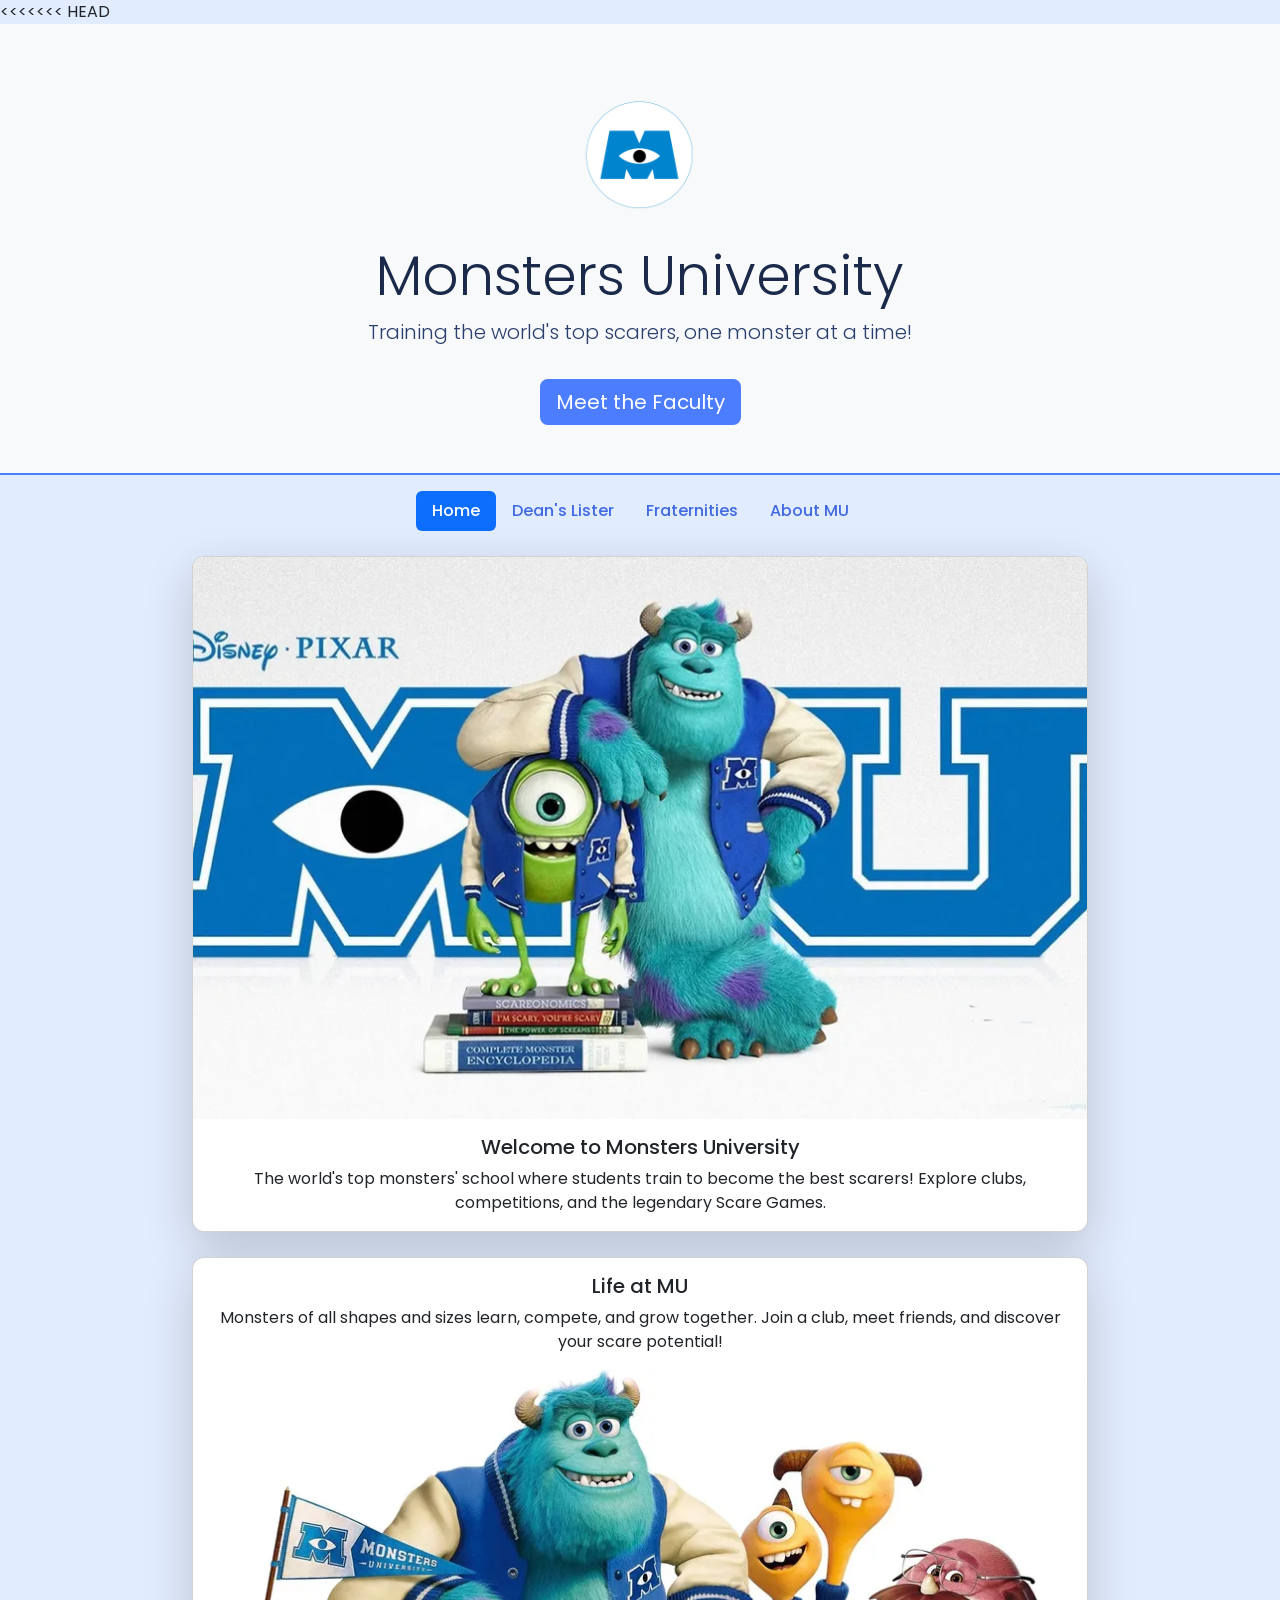
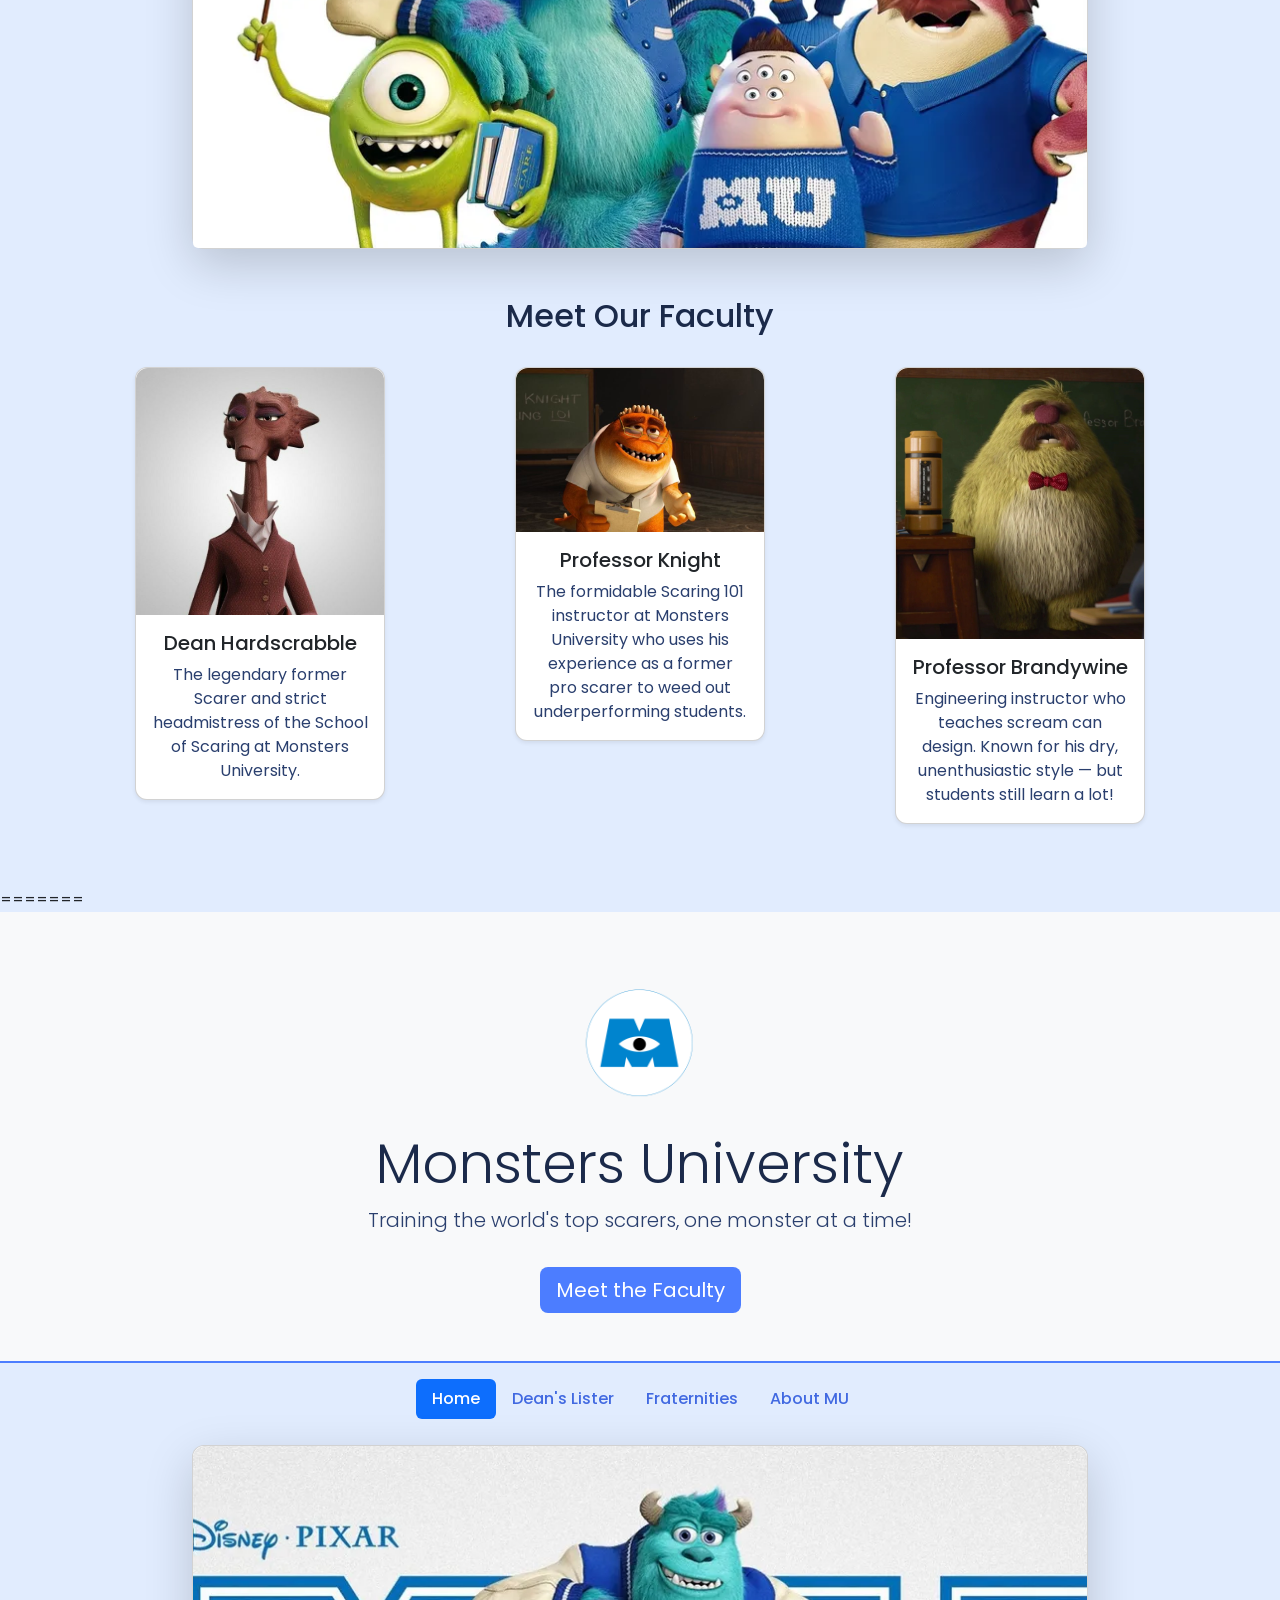
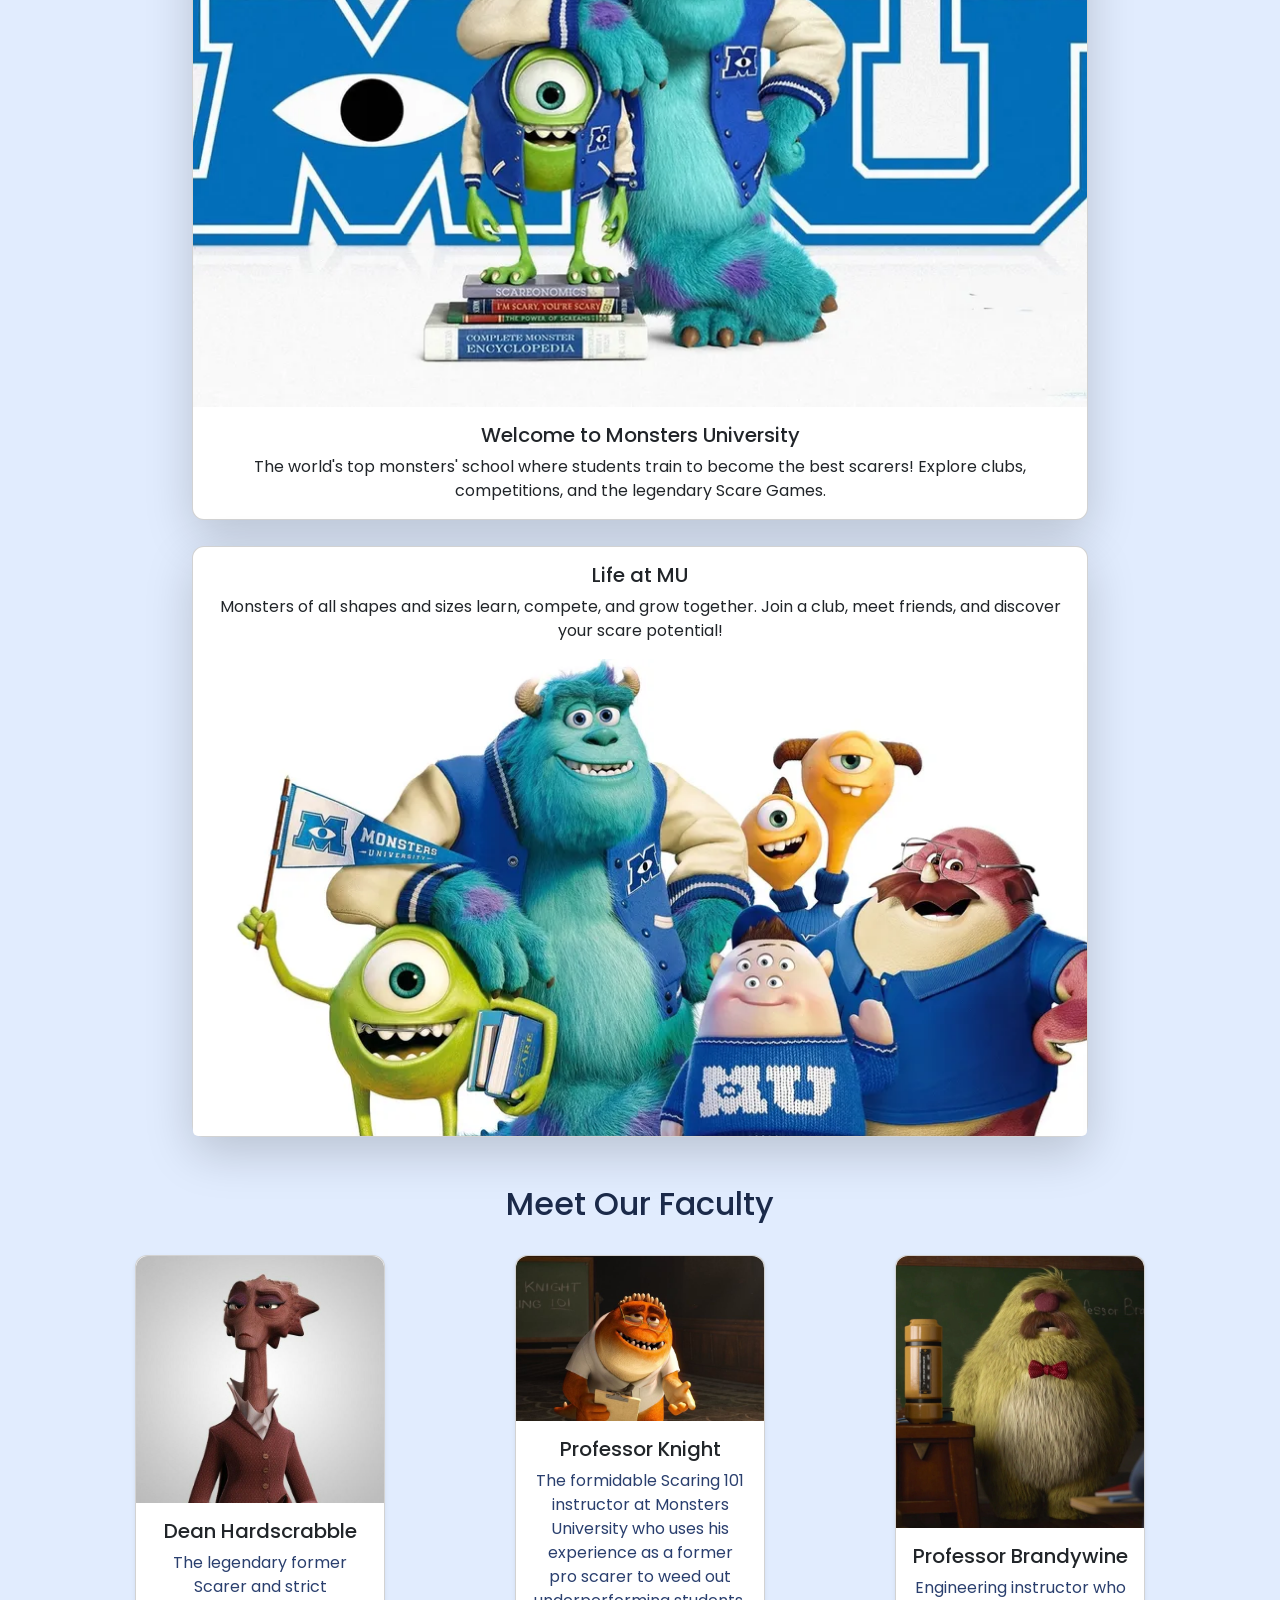
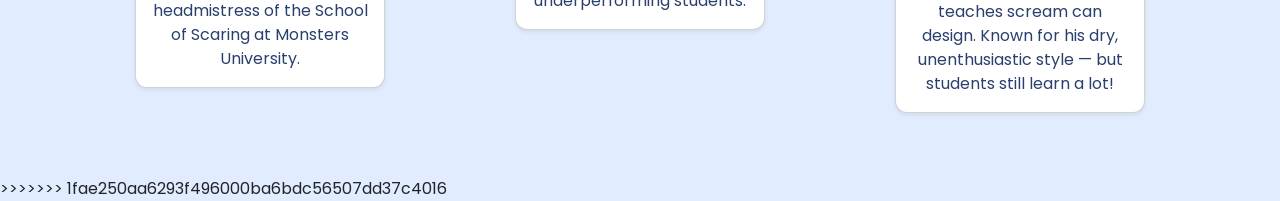
==== index.html @ 1324acb5 "changed mainpage name to index and on all navbar link" ====
<<<<<<< HEAD
<!doctype html>
<html lang="en">
  <head>
    <meta charset="UTF-8" />
    <meta name="viewport" content="width=device-width, initial-scale=1.0" />
    <title>Monster University Website</title>
    <link
      href="https://fonts.googleapis.com/css2?family=Poppins:wght@400;600&display=swap"
      rel="stylesheet"
    />
    <link
      href="https://cdn.jsdelivr.net/npm/bootstrap@5.3.8/dist/css/bootstrap.min.css"
      rel="stylesheet"
      integrity="sha384-sRIl4kxILFvY47J16cr9ZwB07vP4J8+LH7qKQnuqkuIAvNWLzeN8tE5YBujZqJLB"
      crossorigin="anonymous"
    />
    <link rel="stylesheet" href="index.html" />
  </head>
  <body>
    <header class="position-relative text-center py-5 bg-light">
      <div class="container">
        <img
          src="UnivLogo.png"
          alt="Monsters University Logo"
          class="header-logo"
        />

        <h1 class="display-4">Monsters University</h1>
        <p class="lead">
          Training the world's top scarers, one monster at a time!
        </p>
        <a href="#faculty" class="btn btn-primary btn-lg mt-3"
          >Meet the Faculty</a
        >
      </div>
    </header>

    <nav class="nav nav-pills justify-content-center my-3">
      <a class="nav-link active" aria-current="page" href="index.html">Home</a>
      <a class="nav-link" href="deanslister.html">Dean's Lister</a>
      <a class="nav-link" href="frat.html">Fraternities</a>
      <a class="nav-link" href="about.html">About MU</a>
    </nav>

    <div class="card mb-3 mx-auto shadow-lg">
      <img src="mulogo.jpg" class="card-img-top" alt="MU Logo" />

      <div class="card-body">
        <h5 class="card-title">Welcome to Monsters University</h5>
        <p class="card-text">
          The world's top monsters' school where students train to become the
          best scarers! Explore clubs, competitions, and the legendary Scare
          Games.
        </p>
      </div>
    </div>

    <div class="card mb-5 mx-auto shadow-lg">
      <div class="card-body">
        <h5 class="card-title">Life at MU</h5>
        <p class="card-text">
          Monsters of all shapes and sizes learn, compete, and grow together.
          Join a club, meet friends, and discover your scare potential!
        </p>
      </div>
      <img src="classpic.jpg" class="card-img-bottom" alt="Students in Class" />
    </div>

    <section id="faculty" class="container mb-5">
      <h2 class="text-center mb-4">Meet Our Faculty</h2>
      <div class="row">
        <div class="col-md-4">
          <div class="card faculty-card mb-3 shadow-sm">
            <img src="Dean.jpg" class="card-img-top" alt="Dean Hardscrabble" />
            <div class="card-body">
              <h5 class="card-title">Dean Hardscrabble</h5>
              <p class="card-text">
                The legendary former Scarer and strict headmistress of the
                School of Scaring at Monsters University.
              </p>
            </div>
          </div>
        </div>

        <div class="col-md-4">
          <div class="card faculty-card mb-3 shadow-sm">
            <img
              src="profknight.jpg"
              class="card-img-top"
              alt="Professor Knight"
            />
            <div class="card-body">
              <h5 class="card-title">Professor Knight</h5>
              <p class="card-text">
                The formidable Scaring 101 instructor at Monsters University who
                uses his experience as a former pro scarer to weed out
                underperforming students.
              </p>
            </div>
          </div>
        </div>

        <div class="col-md-4">
          <div class="card faculty-card mb-3 shadow-sm">
            <img
              src="Professor_Brandywine.png"
              class="card-img-top"
              alt="Professor Brandywine"
            />
            <div class="card-body">
              <h5 class="card-title">Professor Brandywine</h5>
              <p class="card-text">
                Engineering instructor who teaches scream can design. Known for
                his dry, unenthusiastic style — but students still learn a lot!
              </p>
            </div>
          </div>
        </div>
      </div>
    </section>
    <script
      src="https://cdn.jsdelivr.net/npm/bootstrap@5.3.8/dist/js/bootstrap.bundle.min.js"
      integrity="sha384-FKyoEForCGlyvwx9Hj09JcYn3nv7wiPVlz7YYwJrWVcXK/BmnVDxM+D2scQbITxI"
      crossorigin="anonymous"
    ></script>
  </body>
</html>
=======
<!doctype html>
<html lang="en">
  <head>
    <meta charset="UTF-8" />
    <meta name="viewport" content="width=device-width, initial-scale=1.0" />
    <title>Monster University Website</title>
    <link
      href="https://fonts.googleapis.com/css2?family=Poppins:wght@400;600&display=swap"
      rel="stylesheet"
    />
    <link
      href="https://cdn.jsdelivr.net/npm/bootstrap@5.3.8/dist/css/bootstrap.min.css"
      rel="stylesheet"
      integrity="sha384-sRIl4kxILFvY47J16cr9ZwB07vP4J8+LH7qKQnuqkuIAvNWLzeN8tE5YBujZqJLB"
      crossorigin="anonymous"
    />
    <link rel="stylesheet" href="mainpage.css" />
  </head>
  <body>
    <header class="position-relative text-center py-5 bg-light">
      <div class="container">
        <img
          src="UnivLogo.png"
          alt="Monsters University Logo"
          class="header-logo"
        />

        <h1 class="display-4">Monsters University</h1>
        <p class="lead">
          Training the world's top scarers, one monster at a time!
        </p>
        <a href="#faculty" class="btn btn-primary btn-lg mt-3"
          >Meet the Faculty</a
        >
      </div>
    </header>

    <nav class="nav nav-pills justify-content-center my-3">
      <a class="nav-link active" aria-current="page" href="#">Home</a>
      <a class="nav-link" href="deanslister.html">Dean's Lister</a>
      <a class="nav-link" href="frat.html">Fraternities</a>
      <a class="nav-link" href="about.html">About MU</a>
    </nav>

    <div class="card mb-3 mx-auto shadow-lg">
      <img src="mulogo.jpg" class="card-img-top" alt="MU Logo" />

      <div class="card-body">
        <h5 class="card-title">Welcome to Monsters University</h5>
        <p class="card-text">
          The world's top monsters' school where students train to become the
          best scarers! Explore clubs, competitions, and the legendary Scare
          Games.
        </p>
      </div>
    </div>

    <div class="card mb-5 mx-auto shadow-lg">
      <div class="card-body">
        <h5 class="card-title">Life at MU</h5>
        <p class="card-text">
          Monsters of all shapes and sizes learn, compete, and grow together.
          Join a club, meet friends, and discover your scare potential!
        </p>
      </div>
      <img src="classpic.jpg" class="card-img-bottom" alt="Students in Class" />
    </div>

    <section id="faculty" class="container mb-5">
      <h2 class="text-center mb-4">Meet Our Faculty</h2>
      <div class="row">
        <div class="col-md-4">
          <div class="card faculty-card mb-3 shadow-sm">
            <img src="Dean.jpg" class="card-img-top" alt="Dean Hardscrabble" />
            <div class="card-body">
              <h5 class="card-title">Dean Hardscrabble</h5>
              <p class="card-text">
                The legendary former Scarer and strict headmistress of the
                School of Scaring at Monsters University.
              </p>
            </div>
          </div>
        </div>

        <div class="col-md-4">
          <div class="card faculty-card mb-3 shadow-sm">
            <img
              src="profknight.jpg"
              class="card-img-top"
              alt="Professor Knight"
            />
            <div class="card-body">
              <h5 class="card-title">Professor Knight</h5>
              <p class="card-text">
                The formidable Scaring 101 instructor at Monsters University who
                uses his experience as a former pro scarer to weed out
                underperforming students.
              </p>
            </div>
          </div>
        </div>

        <div class="col-md-4">
          <div class="card faculty-card mb-3 shadow-sm">
            <img
              src="Professor_Brandywine.png"
              class="card-img-top"
              alt="Professor Brandywine"
            />
            <div class="card-body">
              <h5 class="card-title">Professor Brandywine</h5>
              <p class="card-text">
                Engineering instructor who teaches scream can design. Known for
                his dry, unenthusiastic style — but students still learn a lot!
              </p>
            </div>
          </div>
        </div>
      </div>
    </section>
    <script
      src="https://cdn.jsdelivr.net/npm/bootstrap@5.3.8/dist/js/bootstrap.bundle.min.js"
      integrity="sha384-FKyoEForCGlyvwx9Hj09JcYn3nv7wiPVlz7YYwJrWVcXK/BmnVDxM+D2scQbITxI"
      crossorigin="anonymous"
    ></script>
  </body>
</html>
>>>>>>> 1fae250aa6293f496000ba6bdc56507dd37c4016
---- mainpage.css ----
* {
  margin: 0;
  padding: 0;
  box-sizing: border-box;
}

body {
  font-family: "Poppins", sans-serif;
  background-color: #e1ecfe;
}

header {
  text-align: center;
  background-color: #cfe4ff;
  padding: 20px;
  border-bottom: 2px solid #4c7dff;
}

.header-logo {
  width: 120px;
  display: block;
  margin: 0 auto;
}

header h1 {
  color: #1b2a4a;
  font-weight: 600;
}

header p {
  color: #2a3f6e;
}

.nav {
  justify-content: center;
}

.nav a {
  color: royalblue;
  font-weight: 500;
}

.nav a.active {
  background-color: #4c7dff;
  color: white;
}

.card {
  margin: 2% auto;
  width: 70%;
  text-align: center;
  border-radius: 12px;
}

.card img {
  border-top-left-radius: 12px;
  border-top-right-radius: 12px;
}

.faculty-card {
  border-radius: 12px;
  transition: transform 0.2s;
}

.faculty-card:hover {
  transform: translateY(-5px);
}

section h2 {
  color: #1b2a4a;
}

section p {
  color: #2a3f6e;
}

.btn-primary {
  background-color: #4c7dff;
  border: none;
}
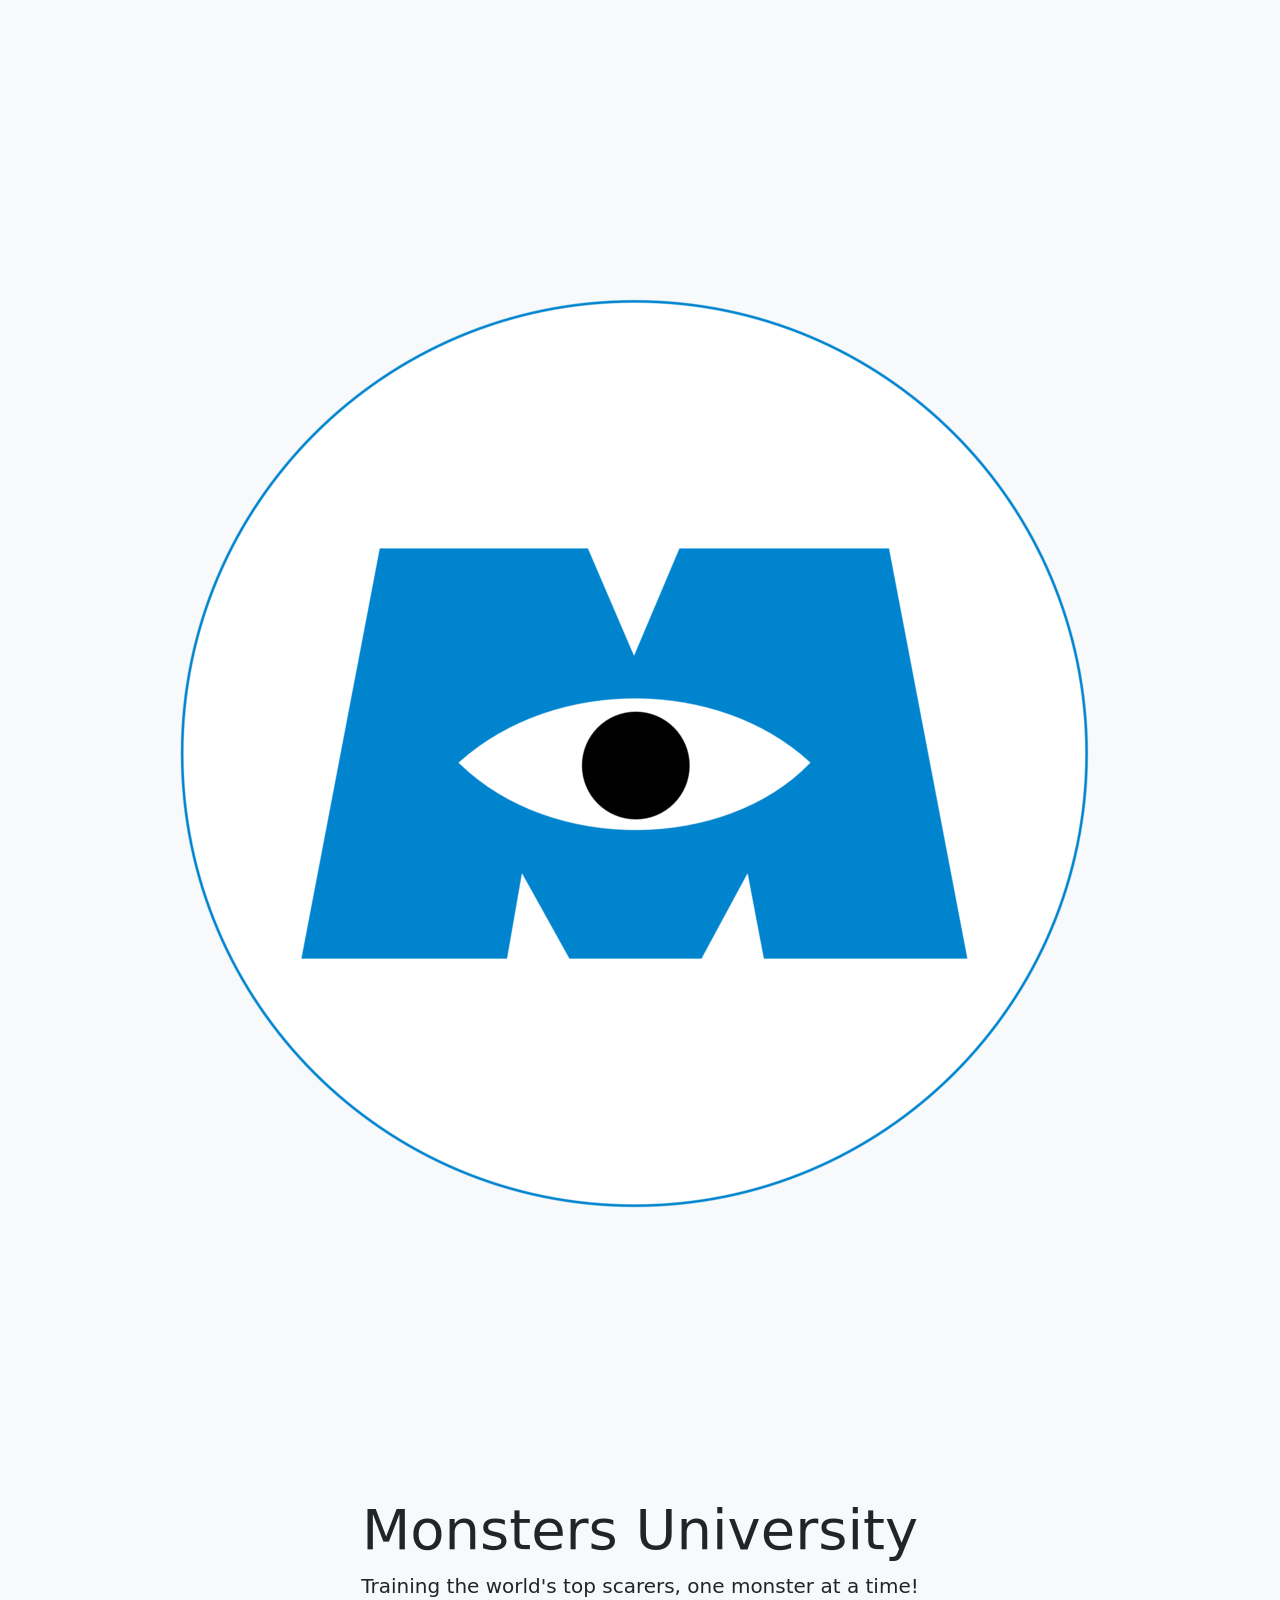
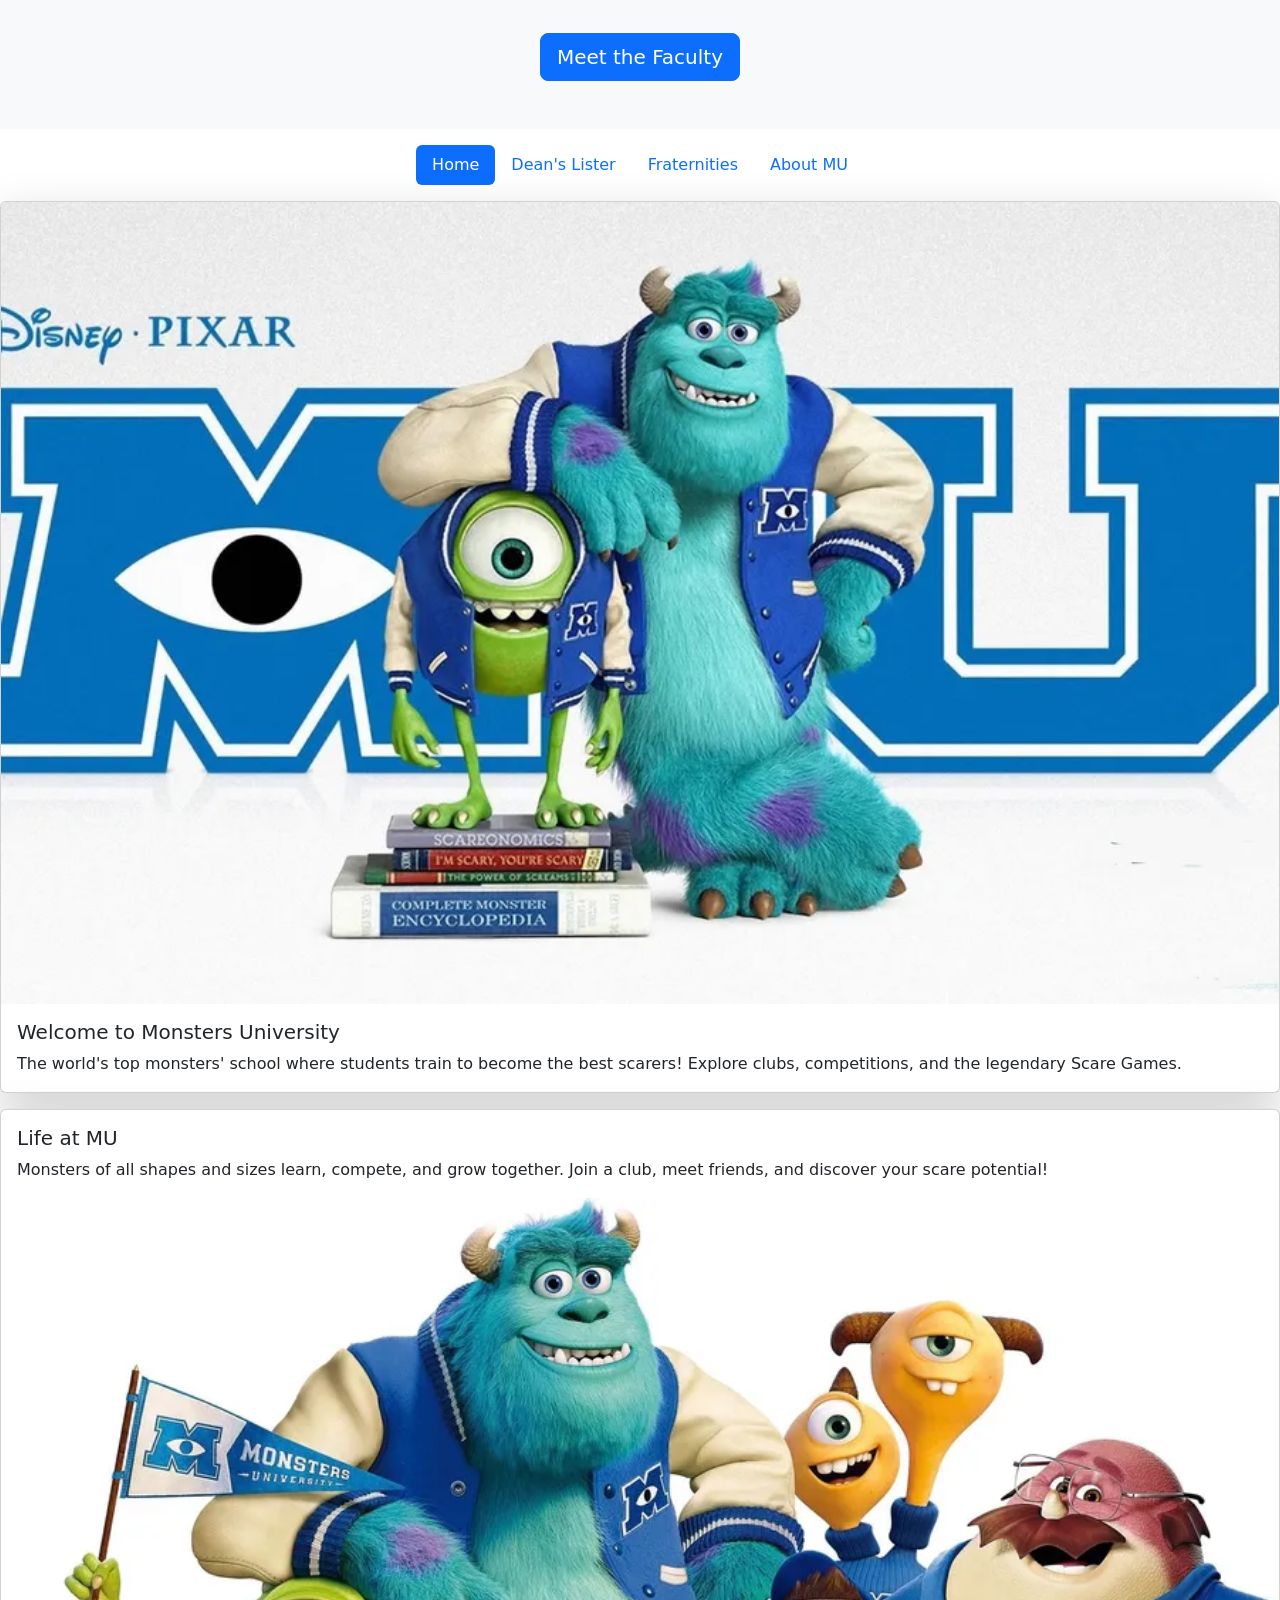
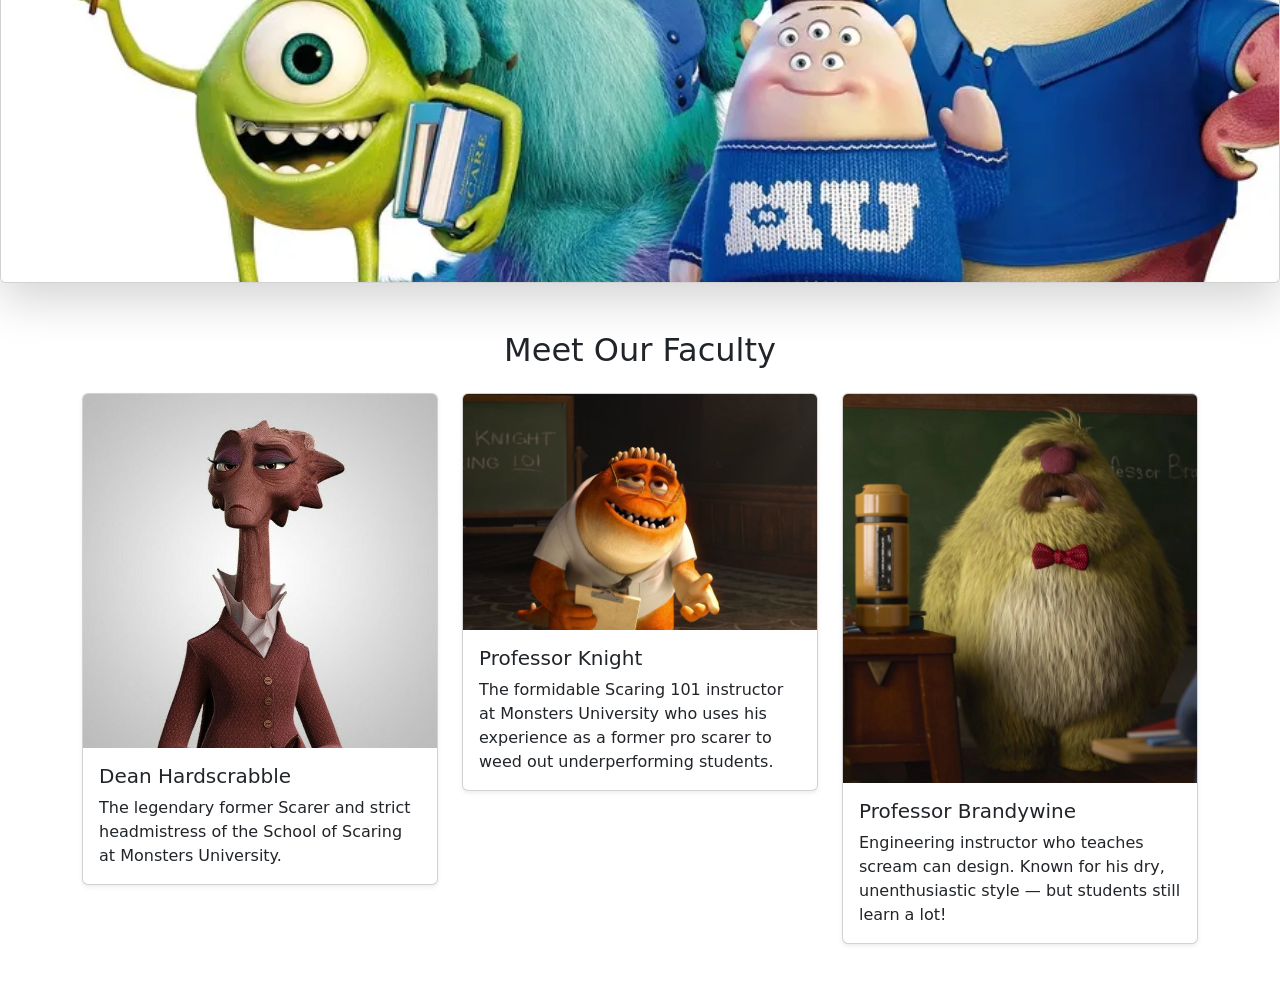
==== commit 2369219f: "removed duplicates" ====
--- a/index.html
+++ b/index.html
@@ -1,4 +1,3 @@
-<<<<<<< HEAD
 <!doctype html>
 <html lang="en">
   <head>
@@ -126,132 +125,3 @@
     ></script>
   </body>
 </html>
-=======
-<!doctype html>
-<html lang="en">
-  <head>
-    <meta charset="UTF-8" />
-    <meta name="viewport" content="width=device-width, initial-scale=1.0" />
-    <title>Monster University Website</title>
-    <link
-      href="https://fonts.googleapis.com/css2?family=Poppins:wght@400;600&display=swap"
-      rel="stylesheet"
-    />
-    <link
-      href="https://cdn.jsdelivr.net/npm/bootstrap@5.3.8/dist/css/bootstrap.min.css"
-      rel="stylesheet"
-      integrity="sha384-sRIl4kxILFvY47J16cr9ZwB07vP4J8+LH7qKQnuqkuIAvNWLzeN8tE5YBujZqJLB"
-      crossorigin="anonymous"
-    />
-    <link rel="stylesheet" href="mainpage.css" />
-  </head>
-  <body>
-    <header class="position-relative text-center py-5 bg-light">
-      <div class="container">
-        <img
-          src="UnivLogo.png"
-          alt="Monsters University Logo"
-          class="header-logo"
-        />
-
-        <h1 class="display-4">Monsters University</h1>
-        <p class="lead">
-          Training the world's top scarers, one monster at a time!
-        </p>
-        <a href="#faculty" class="btn btn-primary btn-lg mt-3"
-          >Meet the Faculty</a
-        >
-      </div>
-    </header>
-
-    <nav class="nav nav-pills justify-content-center my-3">
-      <a class="nav-link active" aria-current="page" href="#">Home</a>
-      <a class="nav-link" href="deanslister.html">Dean's Lister</a>
-      <a class="nav-link" href="frat.html">Fraternities</a>
-      <a class="nav-link" href="about.html">About MU</a>
-    </nav>
-
-    <div class="card mb-3 mx-auto shadow-lg">
-      <img src="mulogo.jpg" class="card-img-top" alt="MU Logo" />
-
-      <div class="card-body">
-        <h5 class="card-title">Welcome to Monsters University</h5>
-        <p class="card-text">
-          The world's top monsters' school where students train to become the
-          best scarers! Explore clubs, competitions, and the legendary Scare
-          Games.
-        </p>
-      </div>
-    </div>
-
-    <div class="card mb-5 mx-auto shadow-lg">
-      <div class="card-body">
-        <h5 class="card-title">Life at MU</h5>
-        <p class="card-text">
-          Monsters of all shapes and sizes learn, compete, and grow together.
-          Join a club, meet friends, and discover your scare potential!
-        </p>
-      </div>
-      <img src="classpic.jpg" class="card-img-bottom" alt="Students in Class" />
-    </div>
-
-    <section id="faculty" class="container mb-5">
-      <h2 class="text-center mb-4">Meet Our Faculty</h2>
-      <div class="row">
-        <div class="col-md-4">
-          <div class="card faculty-card mb-3 shadow-sm">
-            <img src="Dean.jpg" class="card-img-top" alt="Dean Hardscrabble" />
-            <div class="card-body">
-              <h5 class="card-title">Dean Hardscrabble</h5>
-              <p class="card-text">
-                The legendary former Scarer and strict headmistress of the
-                School of Scaring at Monsters University.
-              </p>
-            </div>
-          </div>
-        </div>
-
-        <div class="col-md-4">
-          <div class="card faculty-card mb-3 shadow-sm">
-            <img
-              src="profknight.jpg"
-              class="card-img-top"
-              alt="Professor Knight"
-            />
-            <div class="card-body">
-              <h5 class="card-title">Professor Knight</h5>
-              <p class="card-text">
-                The formidable Scaring 101 instructor at Monsters University who
-                uses his experience as a former pro scarer to weed out
-                underperforming students.
-              </p>
-            </div>
-          </div>
-        </div>
-
-        <div class="col-md-4">
-          <div class="card faculty-card mb-3 shadow-sm">
-            <img
-              src="Professor_Brandywine.png"
-              class="card-img-top"
-              alt="Professor Brandywine"
-            />
-            <div class="card-body">
-              <h5 class="card-title">Professor Brandywine</h5>
-              <p class="card-text">
-                Engineering instructor who teaches scream can design. Known for
-                his dry, unenthusiastic style — but students still learn a lot!
-              </p>
-            </div>
-          </div>
-        </div>
-      </div>
-    </section>
-    <script
-      src="https://cdn.jsdelivr.net/npm/bootstrap@5.3.8/dist/js/bootstrap.bundle.min.js"
-      integrity="sha384-FKyoEForCGlyvwx9Hj09JcYn3nv7wiPVlz7YYwJrWVcXK/BmnVDxM+D2scQbITxI"
-      crossorigin="anonymous"
-    ></script>
-  </body>
-</html>
->>>>>>> 1fae250aa6293f496000ba6bdc56507dd37c4016
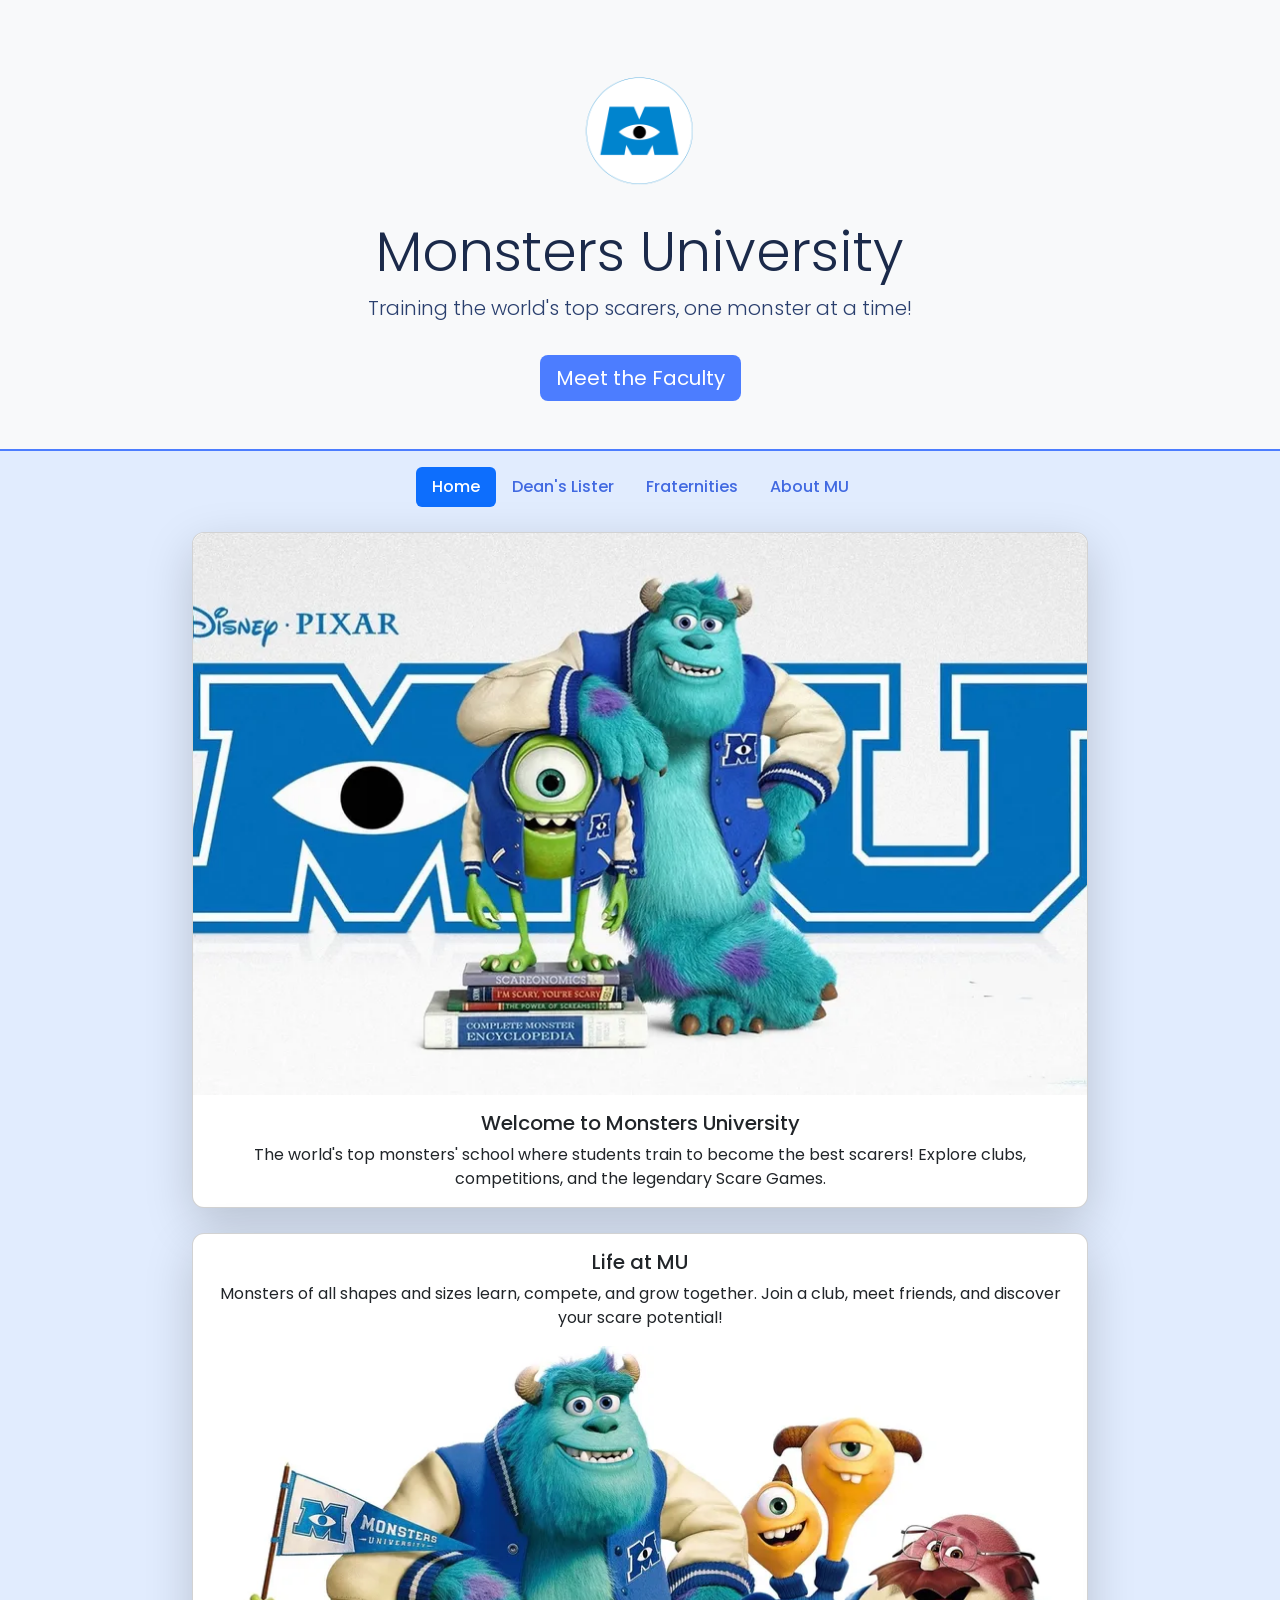
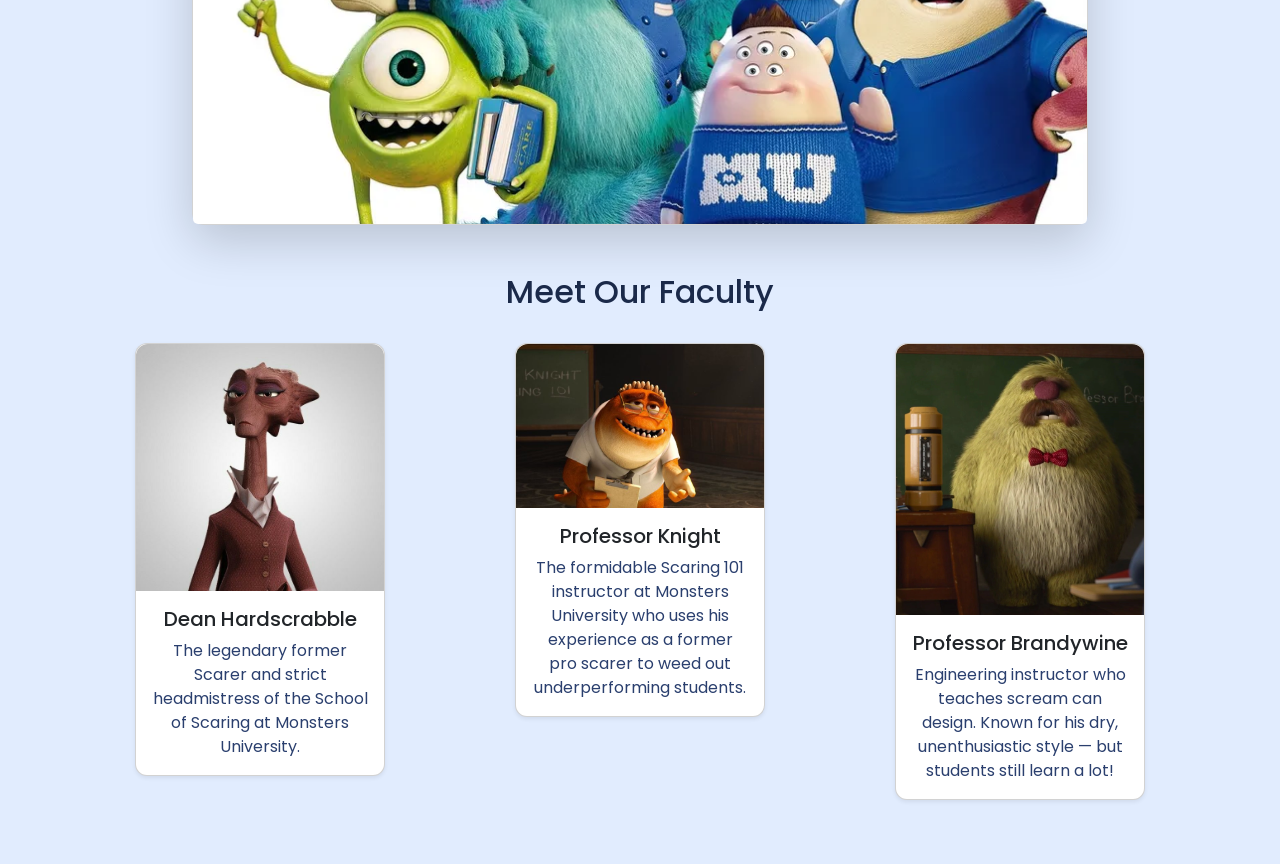
==== commit 581d158b: "linked index to mainpage.css" ====
--- a/index.html
+++ b/index.html
@@ -14,7 +14,7 @@
       integrity="sha384-sRIl4kxILFvY47J16cr9ZwB07vP4J8+LH7qKQnuqkuIAvNWLzeN8tE5YBujZqJLB"
       crossorigin="anonymous"
     />
-    <link rel="stylesheet" href="index.html" />
+    <link rel="stylesheet" href="mainpage.css" />
   </head>
   <body>
     <header class="position-relative text-center py-5 bg-light">
--- a/mainpage.css
+++ b/mainpage.css
@@ -0,0 +1,80 @@
+* {
+  margin: 0;
+  padding: 0;
+  box-sizing: border-box;
+}
+
+body {
+  font-family: "Poppins", sans-serif;
+  background-color: #e1ecfe;
+}
+
+header {
+  text-align: center;
+  background-color: #cfe4ff;
+  padding: 20px;
+  border-bottom: 2px solid #4c7dff;
+}
+
+.header-logo {
+  width: 120px;
+  display: block;
+  margin: 0 auto;
+}
+
+header h1 {
+  color: #1b2a4a;
+  font-weight: 600;
+}
+
+header p {
+  color: #2a3f6e;
+}
+
+.nav {
+  justify-content: center;
+}
+
+.nav a {
+  color: royalblue;
+  font-weight: 500;
+}
+
+.nav a.active {
+  background-color: #4c7dff;
+  color: white;
+}
+
+.card {
+  margin: 2% auto;
+  width: 70%;
+  text-align: center;
+  border-radius: 12px;
+}
+
+.card img {
+  border-top-left-radius: 12px;
+  border-top-right-radius: 12px;
+}
+
+.faculty-card {
+  border-radius: 12px;
+  transition: transform 0.2s;
+}
+
+.faculty-card:hover {
+  transform: translateY(-5px);
+}
+
+section h2 {
+  color: #1b2a4a;
+}
+
+section p {
+  color: #2a3f6e;
+}
+
+.btn-primary {
+  background-color: #4c7dff;
+  border: none;
+}
